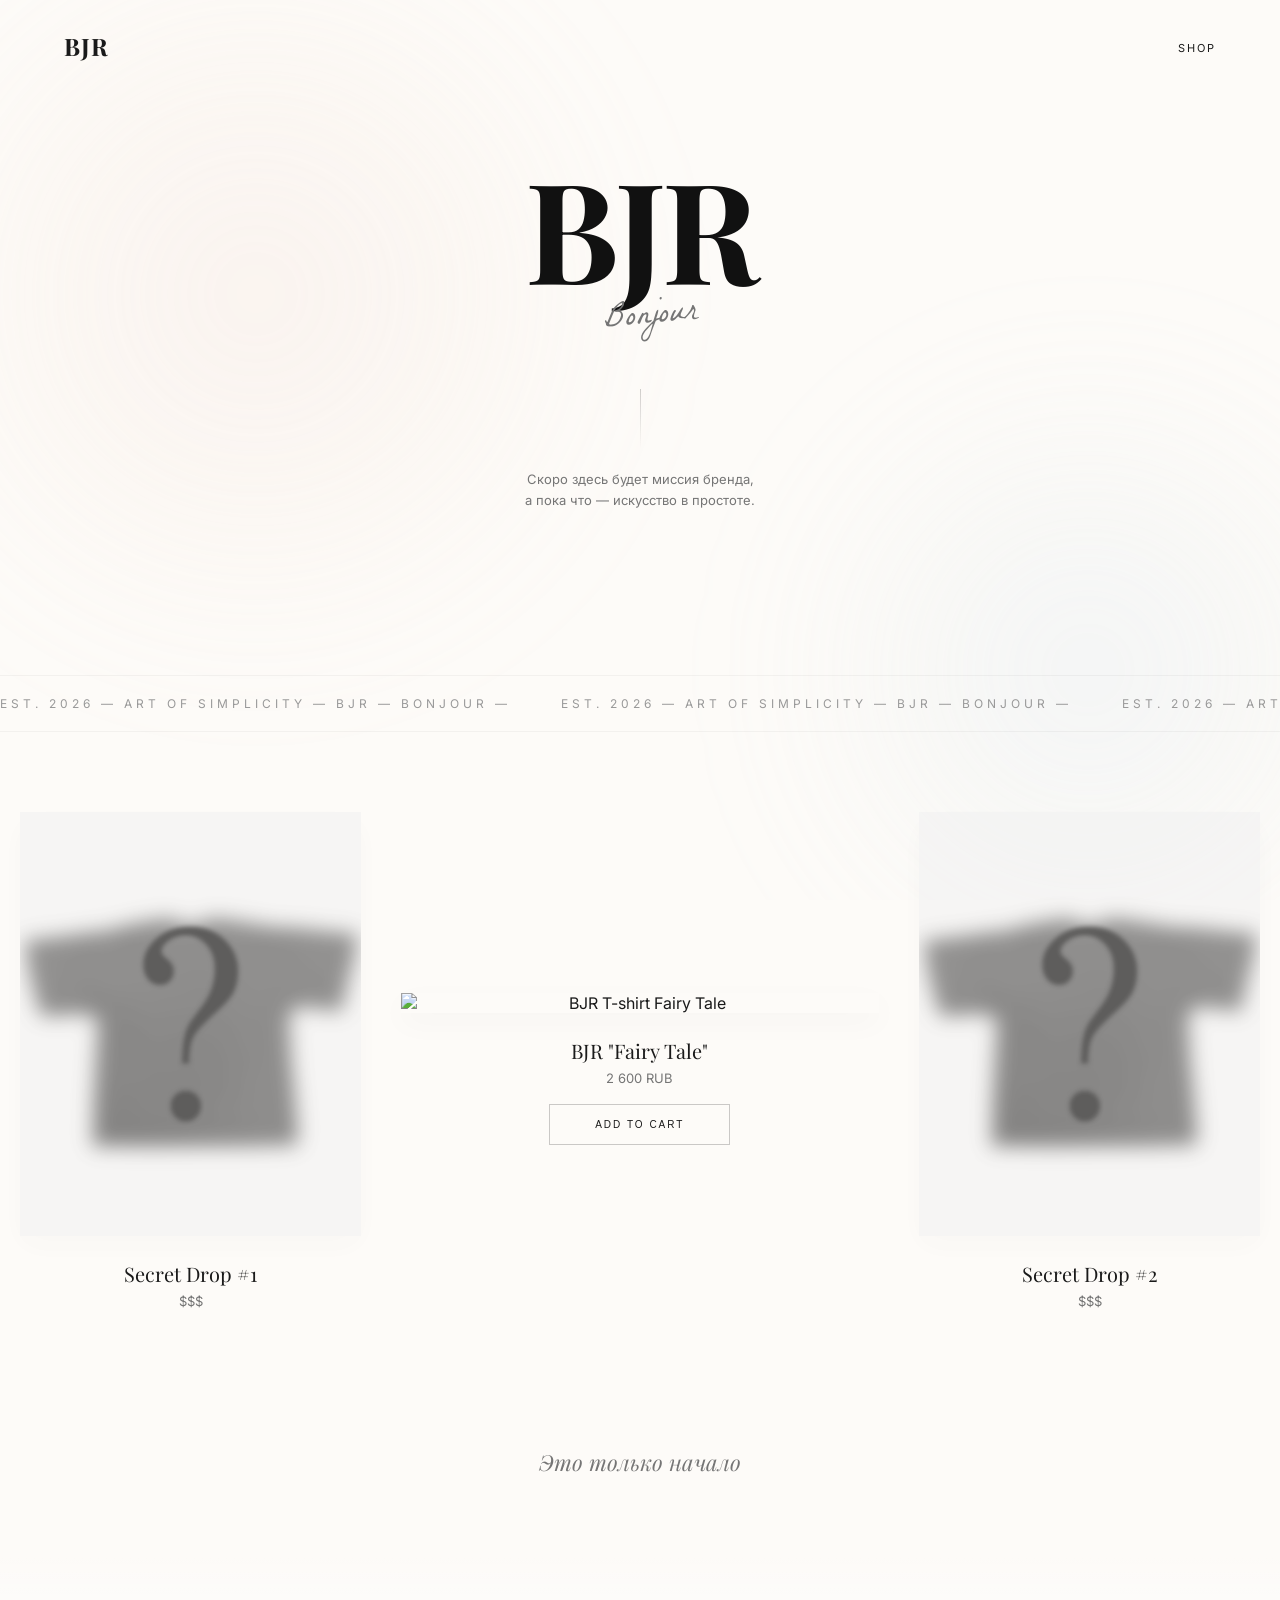
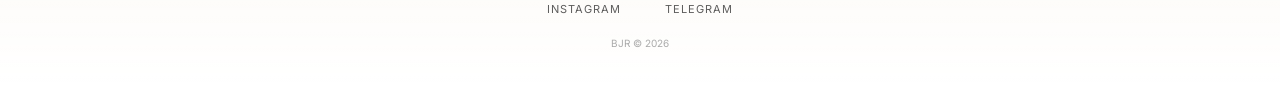
==== index.html @ 2ab67a63 "Add files via upload" ====
<!DOCTYPE html>
<html lang="ru">
<head>
  <meta charset="UTF-8" />
  <meta name="viewport" content="width=device-width, initial-scale=1.0">
  <title>BJR | Bonjour</title>
  
  <!-- Добавили шрифт 'La Belle Aurore' для рукописного акцента -->
  <link rel="preconnect" href="https://fonts.googleapis.com">
  <link rel="preconnect" href="https://fonts.gstatic.com" crossorigin>
  <link href="https://fonts.googleapis.com/css2?family=Inter:wght@300;400;500&family=Playfair+Display:ital,wght@0,400;0,600;1,400&family=La+Belle+Aurore&display=swap" rel="stylesheet">
  
  <link rel="stylesheet" href="style.css" />
</head>
<body>

  <!-- НОВОЕ: Фоновые живые пятна -->
  <div class="ambient-light">
    <div class="orb orb-1"></div>
    <div class="orb orb-2"></div>
  </div>
  
  <header>
    <div class="logo">BJR</div>
    <nav>
      <a href="#" class="nav-link">SHOP</a>
    </nav>
  </header>

  <main>
    <section class="hero">
      <div class="hero-content">
        <h1>BJR</h1>
        <!-- Изменили класс для нового шрифта -->
        <p class="bonjour-script">Bonjour</p>
        
        <div class="desc-wrapper">
          <p class="desc main-desc">
            Скоро здесь будет миссия бренда,<br />
            а пока что — искусство в простоте.
          </p>
        </div>
      </div>
    </section>

    <!-- НОВОЕ: Бегущая строка для динамики -->
    <div class="marquee-container">
      <div class="marquee-content">
        <span>EST. 2026 — ART OF SIMPLICITY — BJR — BONJOUR — </span>
        <span>EST. 2026 — ART OF SIMPLICITY — BJR — BONJOUR — </span>
        <span>EST. 2026 — ART OF SIMPLICITY — BJR — BONJOUR — </span>
        <span>EST. 2026 — ART OF SIMPLICITY — BJR — BONJOUR — </span>
      </div>
    </div>

    <section class="showcase">
      <!-- Mystery Item Left -->
      <div class="product-card mystery">
        <div class="image-container">
          <img src="blurPhoto.png" alt="Coming Soon" />
          <div class="overlay">COMING SOON</div>
        </div>
        <div class="product-info">
          <p class="name">Secret Drop #1</p>
          <p class="price">$$$</p>
        </div>
      </div>

      <!-- Main Item -->
      <div class="product-card main-product">
        <div class="image-container">
          <img src="TshirtOnWhiteBackg.png" alt="BJR T-shirt Fairy Tale" />
        </div>
        <div class="product-info">
          <p class="name">BJR "Fairy Tale"</p>
          <p class="price">2 600 RUB</p>
          <button class="btn-buy">ADD TO CART</button>
        </div>
      </div>

      <!-- Mystery Item Right -->
      <div class="product-card mystery">
        <div class="image-container">
          <img src="blurPhoto.png" alt="Coming Soon" />
          <div class="overlay">COMING SOON</div>
        </div>
        <div class="product-info">
          <p class="name">Secret Drop #2</p>
          <p class="price">$$$</p>
        </div>
      </div>
    </section>

    <section class="footer-note">
      <p class="coming">Это только начало</p>
    </section>
  </main>

  <footer>
    <div class="footer-links">
      <a href="#">Instagram</a>
      <a href="#">Telegram</a>
    </div>
    <p class="copyright">BJR © 2026</p>
  </footer>

</body>
</html>
---- style.css ----
:root {
  --bg-color: #FDFBF8; /* Очень теплый, почти белый оттенок бумаги */
  --text-main: #1A1A1A;
  --text-secondary: #757575;
  --font-serif: 'Playfair Display', serif;
  --font-sans: 'Inter', sans-serif;
  --font-script: 'La Belle Aurore', cursive; /* Новый шрифт */
  --transition: all 0.5s cubic-bezier(0.2, 0.8, 0.2, 1);
}

* {
  margin: 0;
  padding: 0;
  box-sizing: border-box;
}

body {
  background: var(--bg-color);
  color: var(--text-main);
  font-family: var(--font-sans);
  overflow-x: hidden;
  -webkit-font-smoothing: antialiased;
  position: relative;
}

/* --- НОВОЕ: Ambient Light (Фоновые пятна) --- */
.ambient-light {
  position: fixed;
  top: 0;
  left: 0;
  width: 100%;
  height: 100%;
  z-index: -1; /* Убираем на задний план */
  pointer-events: none;
  overflow: hidden;
}

.orb {
  position: absolute;
  border-radius: 50%;
  filter: blur(80px); /* Сильное размытие */
  opacity: 0.6;
  animation: floatOrb 10s infinite alternate ease-in-out;
}

/* Пятно 1: Нежный персиково-бежевый */
.orb-1 {
  width: 60vw;
  height: 60vw;
  background: radial-gradient(circle, rgba(240, 218, 205, 0.4) 0%, rgba(255,255,255,0) 70%);
  top: -10%;
  left: -10%;
}

/* Пятно 2: Холодный серо-голубой (для контраста) */
.orb-2 {
  width: 50vw;
  height: 50vw;
  background: radial-gradient(circle, rgba(209, 226, 235, 0.4) 0%, rgba(255,255,255,0) 70%);
  bottom: -10%;
  right: -10%;
  animation-delay: -5s;
}

@keyframes floatOrb {
  0% { transform: translate(0, 0) scale(1); }
  100% { transform: translate(30px, 50px) scale(1.1); }
}

/* --- Header --- */
header {
  position: fixed;
  top: 0;
  left: 0;
  width: 100%;
  display: flex;
  justify-content: space-between;
  align-items: center;
  padding: 30px 5%;
  z-index: 100;
  /* Убрали mix-blend-mode, сделали просто чистым */
}

.logo {
  font-family: var(--font-serif);
  font-weight: 700;
  font-size: 24px;
  letter-spacing: 1px;
}

.nav-link {
  font-size: 11px;
  text-transform: uppercase;
  letter-spacing: 2px;
  text-decoration: none;
  color: var(--text-main);
  position: relative;
  padding-bottom: 4px;
}

.nav-link::after {
  content: '';
  position: absolute;
  bottom: 0;
  left: 0;
  width: 0;
  height: 1px;
  background: var(--text-main);
  transition: var(--transition);
}

.nav-link:hover::after {
  width: 100%;
}

/* --- Hero Section --- */
.hero {
  height: 75vh;
  display: flex;
  align-items: center;
  justify-content: center;
  text-align: center;
  animation: fadeUp 1.2s ease forwards;
}

.hero h1 {
  font-family: var(--font-serif);
  font-size: clamp(60px, 12vw, 140px);
  line-height: 0.9;
  letter-spacing: -0.03em;
  color: #111;
  margin-bottom: 0px;
}

/* Новый стиль для Bonjour */
.bonjour-script {
  font-family: var(--font-script);
  font-size: 32px;
  color: var(--text-secondary);
  margin-bottom: 40px;
  transform: rotate(-5deg) translateX(10px); /* Легкий наклон */
  display: inline-block;
}

.desc-wrapper {
  position: relative;
}

.desc-wrapper::before {
  content: '';
  display: block;
  width: 1px;
  height: 60px;
  background: linear-gradient(to bottom, var(--text-main), transparent);
  margin: 0 auto 20px;
  opacity: 0.2;
}

.main-desc {
  font-size: 13px;
  color: var(--text-secondary);
  line-height: 1.6;
  max-width: 320px;
  margin: 0 auto;
}

/* --- НОВОЕ: Marquee (Бегущая строка) --- */
.marquee-container {
  width: 100%;
  overflow: hidden;
  padding: 20px 0;
  background: transparent;
  border-top: 1px solid rgba(0,0,0,0.04);
  border-bottom: 1px solid rgba(0,0,0,0.04);
  margin-bottom: 80px;
}

.marquee-content {
  display: flex;
  white-space: nowrap;
  animation: scrollText 20s linear infinite;
}

.marquee-content span {
  font-size: 12px;
  text-transform: uppercase;
  letter-spacing: 4px;
  color: #999;
  padding-right: 50px;
}

@keyframes scrollText {
  from { transform: translateX(0); }
  to { transform: translateX(-25%); }
}

/* --- Showcase Grid --- */
.showcase {
  display: grid;
  grid-template-columns: 1fr 1.4fr 1fr;
  gap: 40px;
  max-width: 1400px;
  margin: 0 auto;
  padding: 0 20px;
  align-items: center;
}

.product-card {
  display: flex;
  flex-direction: column;
  align-items: center;
  text-align: center;
  opacity: 0;
  animation: slowReveal 1s ease forwards;
}

.product-card:nth-child(1) { animation-delay: 0.2s; }
.product-card:nth-child(2) { animation-delay: 0s; }
.product-card:nth-child(3) { animation-delay: 0.4s; }

.image-container {
  width: 100%;
  position: relative;
  overflow: hidden;
  margin-bottom: 24px;
  /* Добавляем легкую тень для объема */
  box-shadow: 0 10px 30px rgba(0,0,0,0.03); 
  transition: var(--transition);
}

.image-container img {
  width: 100%;
  height: auto;
  display: block;
  transition: transform 1s ease;
}

/* Стили для "загадочных" товаров */
.mystery .image-container {
  opacity: 0.7;
  filter: grayscale(100%) contrast(90%);
}

.mystery .overlay {
  position: absolute;
  top: 50%;
  left: 50%;
  transform: translate(-50%, -50%);
  font-size: 10px;
  letter-spacing: 2px;
  color: #fff;
  background: #000;
  padding: 8px 14px;
  opacity: 0;
  transition: var(--transition);
}

.mystery:hover .overlay {
  opacity: 1;
}

/* Стили для главного товара */
.main-product .image-container:hover img {
  transform: scale(1.03);
}

.product-info .name {
  font-family: var(--font-serif);
  font-size: 20px;
  margin-bottom: 6px;
  color: var(--text-main);
}

.product-info .price {
  font-family: var(--font-sans);
  font-size: 13px;
  color: var(--text-secondary);
  margin-bottom: 18px;
}

.btn-buy {
  background: transparent;
  border: 1px solid rgba(0,0,0,0.2);
  color: var(--text-main);
  padding: 14px 45px;
  font-size: 10px;
  letter-spacing: 2px;
  cursor: pointer;
  transition: var(--transition);
  text-transform: uppercase;
}

.btn-buy:hover {
  background: var(--text-main);
  color: #fff;
  border-color: var(--text-main);
}

/* --- Footer & Note --- */
.footer-note {
  margin-top: 120px;
  text-align: center;
}

.coming {
  font-family: var(--font-serif);
  font-style: italic;
  font-size: 22px;
  color: var(--text-secondary);
}

footer {
  margin-top: 80px;
  padding: 40px 20px;
  display: flex;
  flex-direction: column;
  align-items: center;
  gap: 20px;
  background: linear-gradient(to top, rgba(255,255,255,1), rgba(255,255,255,0));
}

.footer-links a {
  text-decoration: none;
  color: var(--text-main);
  font-size: 11px;
  margin: 0 20px;
  text-transform: uppercase;
  letter-spacing: 1px;
  opacity: 0.7;
  transition: opacity 0.3s;
}

.footer-links a:hover {
  opacity: 1;
}

.copyright {
  font-size: 10px;
  color: #aaa;
}

/* --- Animations --- */
@keyframes fadeUp {
  from { opacity: 0; transform: translateY(40px); }
  to { opacity: 1; transform: translateY(0); }
}

@keyframes slowReveal {
  from { opacity: 0; transform: scale(0.98); }
  to { opacity: 1; transform: scale(1); }
}

/* --- Mobile Responsiveness --- */
@media (max-width: 768px) {
  .hero h1 {
    font-size: 80px;
  }
  
  .showcase {
    grid-template-columns: 1fr;
    gap: 60px;
  }

  .main-product {
    order: -1;
  }
  
  /* На мобильных пятна чуть меньше */
  .orb-1 { width: 90vw; height: 90vw; opacity: 0.5; }
  .orb-2 { width: 80vw; height: 80vw; opacity: 0.5; }
}
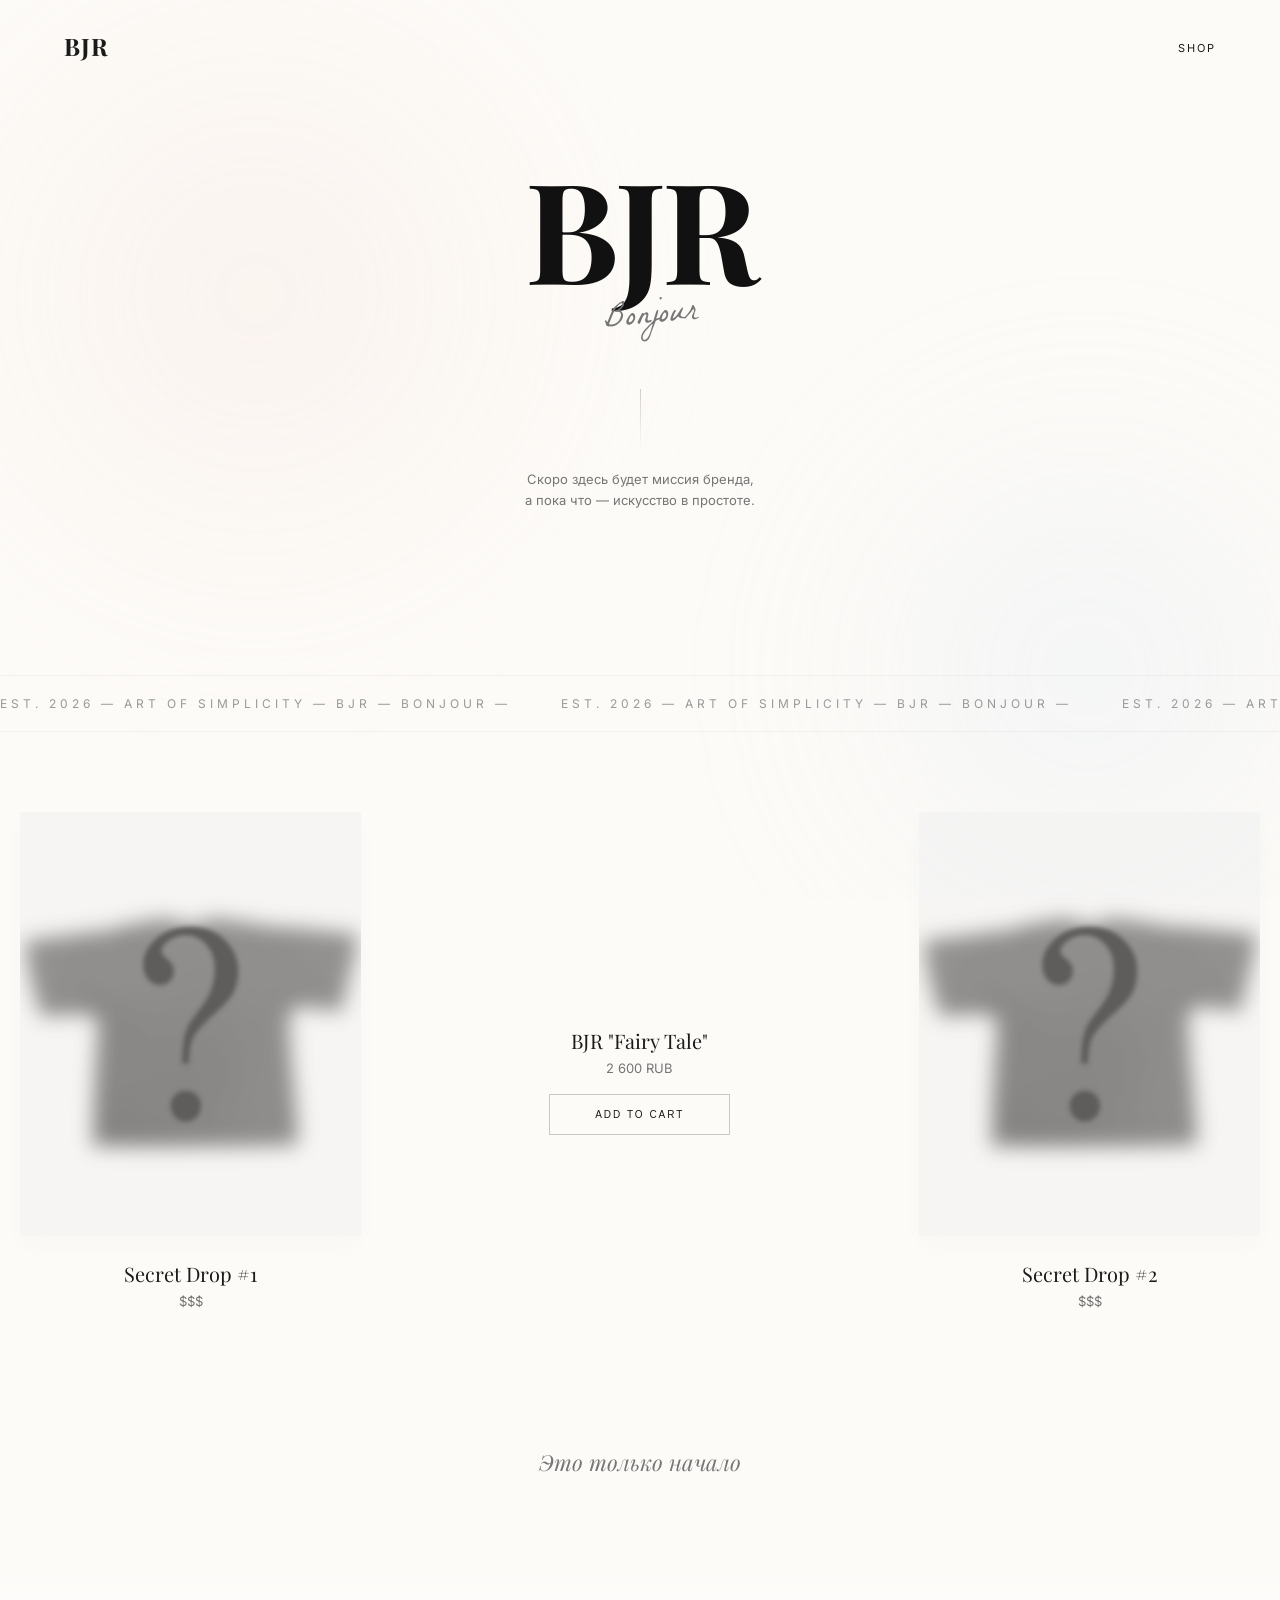
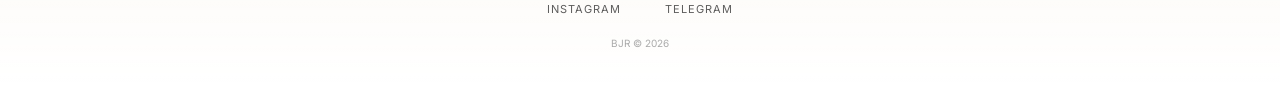
==== commit f04bb6c2: "Remove image tag from product card" ====
--- a/index.html
+++ b/index.html
@@ -69,7 +69,7 @@
       <!-- Main Item -->
       <div class="product-card main-product">
         <div class="image-container">
-          <img src="TshirtOnWhiteBackg.png" alt="BJR T-shirt Fairy Tale" />
+          
         </div>
         <div class="product-info">
           <p class="name">BJR "Fairy Tale"</p>
@@ -105,4 +105,4 @@
   </footer>
 
 </body>
-</html>+</html>
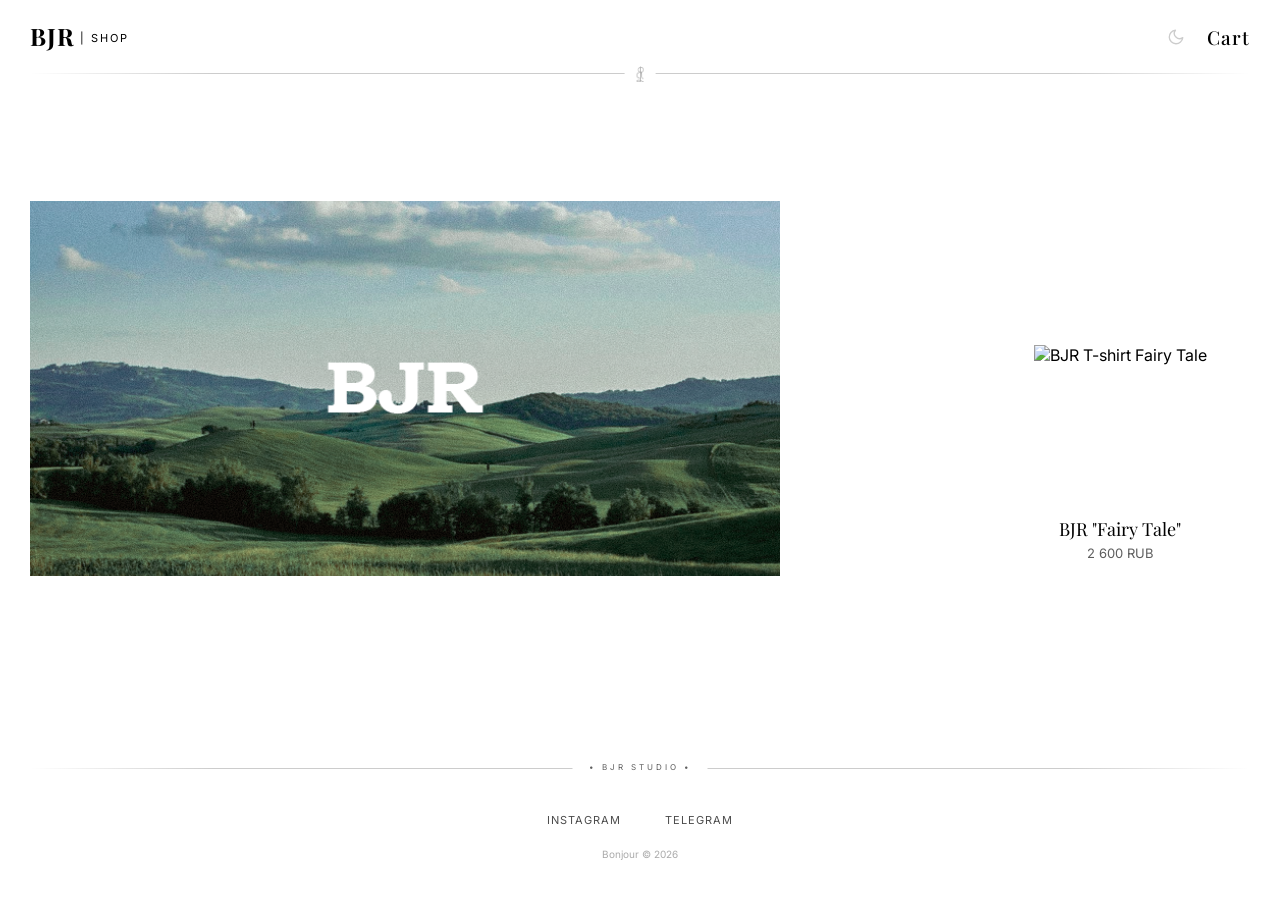
==== commit b50ee985: "New site" ====
--- a/index.html
+++ b/index.html
@@ -5,104 +5,117 @@
   <meta name="viewport" content="width=device-width, initial-scale=1.0">
   <title>BJR | Bonjour</title>
   
-  <!-- Добавили шрифт 'La Belle Aurore' для рукописного акцента -->
   <link rel="preconnect" href="https://fonts.googleapis.com">
   <link rel="preconnect" href="https://fonts.gstatic.com" crossorigin>
   <link href="https://fonts.googleapis.com/css2?family=Inter:wght@300;400;500&family=Playfair+Display:ital,wght@0,400;0,600;1,400&family=La+Belle+Aurore&display=swap" rel="stylesheet">
   
   <link rel="stylesheet" href="style.css" />
+  <script>
+  if (localStorage.getItem('bjr_theme') === 'dark') {
+    document.documentElement.classList.add('dark-theme');
+  }
+  </script>
 </head>
 <body>
-
-  <!-- НОВОЕ: Фоновые живые пятна -->
-  <div class="ambient-light">
-    <div class="orb orb-1"></div>
-    <div class="orb orb-2"></div>
+  
+  <header>
+  <div class="block-logo">
+    <div class="logo">BJR</div>
+    <nav>
+      <a href="index.html" class="nav-link">| SHOP</a>
+    </nav>
   </div>
   
-  <header>
-    <div class="logo">BJR</div>
-    <nav>
-      <a href="#" class="nav-link">SHOP</a>
-    </nav>
+  <div class="header-line-box">
+    <img src="logo-bonjour.png" alt="BJR" class="header-line-tag">
+  </div>
+
+  <div class="header-right-actions">
+    <!-- Кнопка смены темы (цвет строго под полосу) -->
+    <button type="button" class="theme-toggle" id="themeToggle" aria-label="Сменить тему">
+      <svg class="theme-icon icon-moon" viewBox="0 0 24 24" width="18" height="18">
+        <path d="M21 12.79A9 9 0 1 1 11.21 3 7 7 0 0 0 21 12.79z"></path>
+      </svg>
+      <svg class="theme-icon icon-sun" viewBox="0 0 24 24" width="18" height="18">
+        <circle cx="12" cy="12" r="5"></circle>
+        <line x1="12" y1="1" x2="12" y2="3"></line>
+        <line x1="12" y1="21" x2="12" y2="23"></line>
+        <line x1="4.22" y1="4.22" x2="5.64" y2="5.64"></line>
+        <line x1="18.36" y1="18.36" x2="19.78" y2="19.78"></line>
+        <line x1="1" y1="12" x2="3" y2="12"></line>
+        <line x1="21" y1="12" x2="23" y2="12"></line>
+        <line x1="4.22" y1="19.78" x2="5.64" y2="18.36"></line>
+        <line x1="18.36" y1="5.64" x2="19.78" y2="4.22"></line>
+      </svg>
+    </button>
+
+    <div class="cart-block" id="cartOpenBtn">Cart</div>
+  </div>
   </header>
 
   <main>
-    <section class="hero">
-      <div class="hero-content">
-        <h1>BJR</h1>
-        <!-- Изменили класс для нового шрифта -->
-        <p class="bonjour-script">Bonjour</p>
+    <div class="main-photo">
+      <!-- <img src="Mainphoto_site.png" alt="BJR" srcset=""> -->
+    </div>
+    
+    <section class="showcase">
+      <div class="product-card">
+        <div class="image-container">
+          <a href="prodpage.html" class="product-link">
+            <img src="Tshirt-test.png" alt="BJR T-shirt Fairy Tale" />
+          </a>
+          
+          <!-- Выбираемые размеры при наведении (без XL) -->
+          <div class="size-hover-overlay">
+            <span class="size-hover-title">ВЫБРАТЬ РАЗМЕР:</span>
+            <div class="size-hover-btns">
+              <a href="prodpage.html?size=S" class="size-hover-btn">S</a>
+              <a href="prodpage.html?size=M" class="size-hover-btn">M</a>
+              <a href="prodpage.html?size=L" class="size-hover-btn">L</a>
+            </div>
+          </div>
+        </div>
         
-        <div class="desc-wrapper">
-          <p class="desc main-desc">
-            Скоро здесь будет миссия бренда,<br />
-            а пока что — искусство в простоте.
-          </p>
+        <div class="product-info">
+          <a href="prodpage.html" class="product-link">
+            <p class="name">BJR "Fairy Tale"</p>
+          </a>
+          <p class="price">2 600 RUB</p>
         </div>
       </div>
-    </section>
-
-    <!-- НОВОЕ: Бегущая строка для динамики -->
-    <div class="marquee-container">
-      <div class="marquee-content">
-        <span>EST. 2026 — ART OF SIMPLICITY — BJR — BONJOUR — </span>
-        <span>EST. 2026 — ART OF SIMPLICITY — BJR — BONJOUR — </span>
-        <span>EST. 2026 — ART OF SIMPLICITY — BJR — BONJOUR — </span>
-        <span>EST. 2026 — ART OF SIMPLICITY — BJR — BONJOUR — </span>
-      </div>
-    </div>
-
-    <section class="showcase">
-      <!-- Mystery Item Left -->
-      <div class="product-card mystery">
-        <div class="image-container">
-          <img src="blurPhoto.png" alt="Coming Soon" />
-          <div class="overlay">COMING SOON</div>
-        </div>
-        <div class="product-info">
-          <p class="name">Secret Drop #1</p>
-          <p class="price">$$$</p>
-        </div>
-      </div>
-
-      <!-- Main Item -->
-      <div class="product-card main-product">
-        <div class="image-container">
-          
-        </div>
-        <div class="product-info">
-          <p class="name">BJR "Fairy Tale"</p>
-          <p class="price">2 600 RUB</p>
-          <button class="btn-buy">ADD TO CART</button>
-        </div>
-      </div>
-
-      <!-- Mystery Item Right -->
-      <div class="product-card mystery">
-        <div class="image-container">
-          <img src="blurPhoto.png" alt="Coming Soon" />
-          <div class="overlay">COMING SOON</div>
-        </div>
-        <div class="product-info">
-          <p class="name">Secret Drop #2</p>
-          <p class="price">$$$</p>
-        </div>
-      </div>
-    </section>
-
-    <section class="footer-note">
-      <p class="coming">Это только начало</p>
     </section>
   </main>
 
   <footer>
+    <span class="footer-line-tag">• BJR STUDIO •</span>
     <div class="footer-links">
-      <a href="#">Instagram</a>
-      <a href="#">Telegram</a>
+      <a href="https://www.instagram.com/bjr.made?igsh=MXV2bzJndng3eTZvcg%3D%3D&utm_source=qr">Instagram</a>
+      <a href="https://t.me/BJRmade">Telegram</a>
     </div>
-    <p class="copyright">BJR © 2026</p>
+    <p class="copyright">Bonjour © 2026</p>
   </footer>
 
+  <!-- МОДАЛЬНОЕ ОКНО КОРЗИНЫ -->
+  <div class="cart-modal" id="cartModal" aria-hidden="true">
+    <div class="cart-overlay" id="cartOverlay"></div>
+    <div class="cart-drawer">
+      <div class="cart-header">
+        <h2>КОРЗИНА <span id="modalCartCount"></span></h2>
+        <button type="button" class="cart-close" id="cartClose" aria-label="Закрыть">&times;</button>
+      </div>
+      <div class="cart-body" id="cartBody"></div>
+      <div class="cart-footer">
+        <div class="cart-total-row">
+          <span>ИТОГО:</span>
+          <span id="modalCartTotal">0 RUB</span>
+        </div>
+        <p class="cart-note">Доставка и налоги рассчитываются при оформлении.</p>
+        <button type="button" class="btn-buy" style="width: 100%;">ОФОРМИТЬ ЗАКАЗ</button>
+      </div>
+    </div>
+  </div>
+
+  <script src="cart.js"></script>
+  <div id="toastContainer" class="toast-container"></div>
 </body>
-</html>
+</html>
--- a/style.css
+++ b/style.css
@@ -1,90 +1,128 @@
+/* ==========================================
+   1. ПЕРЕМЕННЫЕ И ТЕМЫ
+   ========================================== */
 :root {
-  --bg-color: #FDFBF8; /* Очень теплый, почти белый оттенок бумаги */
-  --text-main: #1A1A1A;
-  --text-secondary: #757575;
+  --bg-main: #ffffff;
+  --text-main: #000000;
+  --text-secondary: #5e5e5e;
+  --card-bg: #fafafa;
+  --drawer-bg: #ffffff;
+  --border-color: rgba(0, 0, 0, 0.08);
+  --btn-border: rgba(0, 0, 0, 0.25);
+  --line-color: rgba(0, 0, 0, 0.2);
+
   --font-serif: 'Playfair Display', serif;
   --font-sans: 'Inter', sans-serif;
-  --font-script: 'La Belle Aurore', cursive; /* Новый шрифт */
-  --transition: all 0.5s cubic-bezier(0.2, 0.8, 0.2, 1);
-}
-
+  --font-script: 'La Belle Aurore', cursive;
+
+  --theme-transition: background-color 0.4s cubic-bezier(0.2, 0.8, 0.2, 1),
+                      color 0.4s cubic-bezier(0.2, 0.8, 0.2, 1),
+                      border-color 0.4s cubic-bezier(0.2, 0.8, 0.2, 1);
+}
+
+.dark-theme {
+  --bg-main: #0c0c0c;
+  --text-main: #ffffff;
+  --text-secondary: #a0a0a0;
+  --card-bg: #141414;
+  --drawer-bg: #121212;
+  --border-color: rgba(255, 255, 255, 0.12);
+  --btn-border: rgba(255, 255, 255, 0.35);
+  --line-color: rgba(255, 255, 255, 0.25);
+}
+
+.dark-theme img.header-line-tag {
+  filter: invert(100%) brightness(85%);
+}
+
+/* ==========================================
+   2. СБРОС И ОСНОВНОЙ КОНТЕЙНЕР
+   ========================================== */
 * {
   margin: 0;
   padding: 0;
   box-sizing: border-box;
 }
 
+html, body {
+  height: 100%;
+  overflow-x: hidden;
+}
+
 body {
-  background: var(--bg-color);
+  display: flex;
+  justify-content: space-between;
+  flex-direction: column;
+  min-height: 100vh;
+  background-color: var(--bg-main);
   color: var(--text-main);
   font-family: var(--font-sans);
-  overflow-x: hidden;
   -webkit-font-smoothing: antialiased;
   position: relative;
-}
-
-/* --- НОВОЕ: Ambient Light (Фоновые пятна) --- */
-.ambient-light {
-  position: fixed;
-  top: 0;
+  
+  max-width: 1360px;
+  margin: 0 auto;
+  padding: 10px 40px 0 40px;
+  
+  transition: var(--theme-transition);
+}
+
+img, 
+.main-photo, 
+.image-container, 
+.img-block, 
+.img-block img {
+  border: none !important;
+  outline: none !important;
+  border-radius: 0 !important;
+  box-shadow: none !important;
+}
+
+img {
+  display: block;
+  margin: 0 !important;
+  padding: 0 !important;
+}
+
+/* ==========================================
+   3. ШАПКА (HEADER)
+   ========================================== */
+header {
+  position: relative;
+  padding-top: 10px;
+  padding-bottom: 22px;
+  margin-bottom: 35px;
+  display: flex;
+  justify-content: space-between;
+  align-items: flex-end;
+}
+
+header::after {
+  content: '';
+  position: absolute;
+  bottom: 0;
   left: 0;
   width: 100%;
-  height: 100%;
-  z-index: -1; /* Убираем на задний план */
-  pointer-events: none;
-  overflow: hidden;
-}
-
-.orb {
-  position: absolute;
-  border-radius: 50%;
-  filter: blur(80px); /* Сильное размытие */
-  opacity: 0.6;
-  animation: floatOrb 10s infinite alternate ease-in-out;
-}
-
-/* Пятно 1: Нежный персиково-бежевый */
-.orb-1 {
-  width: 60vw;
-  height: 60vw;
-  background: radial-gradient(circle, rgba(240, 218, 205, 0.4) 0%, rgba(255,255,255,0) 70%);
-  top: -10%;
-  left: -10%;
-}
-
-/* Пятно 2: Холодный серо-голубой (для контраста) */
-.orb-2 {
-  width: 50vw;
-  height: 50vw;
-  background: radial-gradient(circle, rgba(209, 226, 235, 0.4) 0%, rgba(255,255,255,0) 70%);
-  bottom: -10%;
-  right: -10%;
-  animation-delay: -5s;
-}
-
-@keyframes floatOrb {
-  0% { transform: translate(0, 0) scale(1); }
-  100% { transform: translate(30px, 50px) scale(1.1); }
-}
-
-/* --- Header --- */
-header {
-  position: fixed;
-  top: 0;
-  left: 0;
-  width: 100%;
-  display: flex;
-  justify-content: space-between;
-  align-items: center;
-  padding: 30px 5%;
-  z-index: 100;
-  /* Убрали mix-blend-mode, сделали просто чистым */
+  height: 1px;
+  background: linear-gradient(90deg, 
+    transparent 0%, 
+    var(--line-color) 15%, 
+    var(--line-color) 85%, 
+    transparent 100%
+  );
+  transition: background 0.4s cubic-bezier(0.2, 0.8, 0.2, 1);
+}
+
+.block-logo {
+  display: flex;
+  align-items: center;
 }
 
 .logo {
   font-family: var(--font-serif);
   font-weight: 700;
   font-size: 24px;
+  padding-right: 5px;
   letter-spacing: 1px;
 }
 
@@ -98,176 +136,162 @@
   padding-bottom: 4px;
 }
 
-.nav-link::after {
-  content: '';
+.header-line-box {
   position: absolute;
   bottom: 0;
-  left: 0;
-  width: 0;
-  height: 1px;
-  background: var(--text-main);
-  transition: var(--transition);
-}
-
-.nav-link:hover::after {
-  width: 100%;
-}
-
-/* --- Hero Section --- */
-.hero {
-  height: 75vh;
-  display: flex;
+  left: 50%;
+  transform: translate(-50%, 50%);
+  background: var(--bg-main);
+  padding: 0 12px;
+  display: inline-flex;
   align-items: center;
   justify-content: center;
+  pointer-events: none;
+  z-index: 2;
+  transition: var(--theme-transition);
+}
+
+img.header-line-tag {
+  height: 16px !important;
+  width: auto !important;
+  display: block;
+  filter: invert(65%);
+  transition: filter 0.4s cubic-bezier(0.2, 0.8, 0.2, 1);
+}
+
+.header-right-actions {
+  display: flex;
+  align-items: center;
+  gap: 16px;
+}
+
+.theme-toggle {
+  background: none;
+  border: none;
+  color: var(--line-color);
+  cursor: pointer;
+  padding: 6px;
+  display: inline-flex;
+  align-items: center;
+  justify-content: center;
+  border-radius: 50%;
+  transition: color 0.3s ease, transform 0.5s ease;
+}
+
+.theme-toggle:hover {
+  color: var(--text-main);
+}
+
+.theme-toggle.theme-animating {
+  transform: rotate(360deg) scale(1.15);
+}
+
+.theme-icon {
+  width: 18px;
+  height: 18px;
+  fill: none;
+  stroke: currentColor;
+  stroke-width: 1.8;
+  stroke-linecap: round;
+  stroke-linejoin: round;
+  flex-shrink: 0;
+}
+
+.icon-sun { display: none !important; }
+.icon-moon { display: block !important; }
+
+.dark-theme .icon-sun { display: block !important; }
+.dark-theme .icon-moon { display: none !important; }
+
+.cart-block {
+  font-family: var(--font-serif);
+  color: var(--text-main);
+  font-weight: 500;
+  font-size: 19px;
+  letter-spacing: 1px;
+  cursor: pointer;
+}
+
+/* ==========================================
+   4. ГЛАВНАЯ СТРАНИЦА (INDEX.HTML)
+   ========================================== */
+main {
+  display: flex;
+  justify-content: space-between;
+  flex-wrap: wrap;
+  gap: 30px;
+}
+
+.main-photo {
+  background-image: url('Mainphoto_site.png');
+  background-position: center;
+  background-size: cover;
+  width: 750px;
+  max-width: 100%;
+  height: 375px;
+  margin: 0 !important;
+  padding: 0 !important;
+}
+
+.showcase {
+  margin: 0px 55px 0px 0px;
+  padding: 0;
+  display: flex;
+  justify-content: center;
+  align-items: center;
+}
+
+.product-card {
+  width: 260px;
+  display: flex;
+  flex-direction: column;
+  align-items: center;
   text-align: center;
-  animation: fadeUp 1.2s ease forwards;
-}
-
-.hero h1 {
-  font-family: var(--font-serif);
-  font-size: clamp(60px, 12vw, 140px);
-  line-height: 0.9;
-  letter-spacing: -0.03em;
-  color: #111;
-  margin-bottom: 0px;
-}
-
-/* Новый стиль для Bonjour */
-.bonjour-script {
-  font-family: var(--font-script);
-  font-size: 32px;
-  color: var(--text-secondary);
-  margin-bottom: 40px;
-  transform: rotate(-5deg) translateX(10px); /* Легкий наклон */
-  display: inline-block;
-}
-
-.desc-wrapper {
+}
+
+.image-container {
   position: relative;
-}
-
-.desc-wrapper::before {
-  content: '';
+  width: 260px;
+  max-width: 100%;
+  height: 300px;
+  overflow: hidden;
+  margin: 0 !important;
+  padding: 0 !important;
+  display: flex;
+  align-items: center;
+  justify-content: center;
+}
+
+.image-container img {
+  max-width: 100%;
+  max-height: 100%;
+  object-fit: contain;
+  margin: 0 !important;
+  padding: 0 !important;
+  transition: transform 0.6s cubic-bezier(0.2, 0.8, 0.2, 1);
+}
+
+.product-card:hover .image-container img {
+  transform: scale(1.03);
+}
+
+.product-link,
+.product-link:visited,
+.product-link:hover,
+.product-link:active {
+  text-decoration: none;
+  color: var(--text-main);
   display: block;
-  width: 1px;
-  height: 60px;
-  background: linear-gradient(to bottom, var(--text-main), transparent);
-  margin: 0 auto 20px;
-  opacity: 0.2;
-}
-
-.main-desc {
-  font-size: 13px;
-  color: var(--text-secondary);
-  line-height: 1.6;
-  max-width: 320px;
-  margin: 0 auto;
-}
-
-/* --- НОВОЕ: Marquee (Бегущая строка) --- */
-.marquee-container {
-  width: 100%;
-  overflow: hidden;
-  padding: 20px 0;
-  background: transparent;
-  border-top: 1px solid rgba(0,0,0,0.04);
-  border-bottom: 1px solid rgba(0,0,0,0.04);
-  margin-bottom: 80px;
-}
-
-.marquee-content {
-  display: flex;
-  white-space: nowrap;
-  animation: scrollText 20s linear infinite;
-}
-
-.marquee-content span {
-  font-size: 12px;
-  text-transform: uppercase;
-  letter-spacing: 4px;
-  color: #999;
-  padding-right: 50px;
-}
-
-@keyframes scrollText {
-  from { transform: translateX(0); }
-  to { transform: translateX(-25%); }
-}
-
-/* --- Showcase Grid --- */
-.showcase {
-  display: grid;
-  grid-template-columns: 1fr 1.4fr 1fr;
-  gap: 40px;
-  max-width: 1400px;
-  margin: 0 auto;
-  padding: 0 20px;
-  align-items: center;
-}
-
-.product-card {
-  display: flex;
-  flex-direction: column;
-  align-items: center;
-  text-align: center;
-  opacity: 0;
-  animation: slowReveal 1s ease forwards;
-}
-
-.product-card:nth-child(1) { animation-delay: 0.2s; }
-.product-card:nth-child(2) { animation-delay: 0s; }
-.product-card:nth-child(3) { animation-delay: 0.4s; }
-
-.image-container {
-  width: 100%;
-  position: relative;
-  overflow: hidden;
-  margin-bottom: 24px;
-  /* Добавляем легкую тень для объема */
-  box-shadow: 0 10px 30px rgba(0,0,0,0.03); 
-  transition: var(--transition);
-}
-
-.image-container img {
-  width: 100%;
-  height: auto;
-  display: block;
-  transition: transform 1s ease;
-}
-
-/* Стили для "загадочных" товаров */
-.mystery .image-container {
-  opacity: 0.7;
-  filter: grayscale(100%) contrast(90%);
-}
-
-.mystery .overlay {
-  position: absolute;
-  top: 50%;
-  left: 50%;
-  transform: translate(-50%, -50%);
-  font-size: 10px;
-  letter-spacing: 2px;
-  color: #fff;
-  background: #000;
-  padding: 8px 14px;
-  opacity: 0;
-  transition: var(--transition);
-}
-
-.mystery:hover .overlay {
-  opacity: 1;
-}
-
-/* Стили для главного товара */
-.main-product .image-container:hover img {
-  transform: scale(1.03);
+}
+
+.product-info {
+  margin-top: 12px;
 }
 
 .product-info .name {
   font-family: var(--font-serif);
-  font-size: 20px;
-  margin-bottom: 6px;
+  font-size: 18px;
+  margin-bottom: 4px;
   color: var(--text-main);
 }
 
@@ -275,48 +299,523 @@
   font-family: var(--font-sans);
   font-size: 13px;
   color: var(--text-secondary);
-  margin-bottom: 18px;
-}
-
+  margin-bottom: 12px;
+}
+
+.size-hover-overlay {
+  display: none !important;
+}
+
+/* ==========================================
+   5. СТРАНИЦА ТОВАРА (PRODPAGE.HTML)
+   ========================================== */
+.block-flex {
+  display: flex;
+  justify-content: space-between;
+  align-items: flex-start;
+  gap: 30px;
+  margin: 20px 0 60px 0;
+}
+
+.img-block {
+  width: 750px;
+  max-width: 100%;
+  height: 375px;
+  display: grid;
+  grid-template-columns: repeat(3, 1fr);
+  gap: 0 !important;
+  margin: 0 !important;
+  padding: 0 !important;
+  align-items: stretch;
+}
+
+.img-block img {
+  width: 100% !important;
+  height: 100% !important;
+  max-width: none !important;
+  object-fit: cover !important;
+  display: block;
+  margin: 0 !important;
+  padding: 0 !important;
+}
+
+.info-card {
+  max-width: 360px;
+  width: 100%;
+  height: 375px;
+  display: flex;
+  flex-direction: column;
+  justify-content: space-between;
+}
+
+.product-collection {
+  font-size: 9px;
+  letter-spacing: 2px;
+  text-transform: uppercase;
+  color: var(--text-secondary);
+  display: block;
+  margin-bottom: 2px;
+}
+
+.product-title {
+  font-family: var(--font-serif);
+  font-size: 24px;
+  font-weight: 600;
+  margin-bottom: 2px;
+  line-height: 1.1;
+  color: var(--text-main);
+}
+
+.product-price {
+  font-family: var(--font-sans);
+  font-size: 14px;
+  font-weight: 500;
+  color: var(--text-main);
+  margin-bottom: 12px;
+}
+
+.size-picker-header {
+  display: flex;
+  justify-content: space-between;
+  align-items: center;
+  font-size: 10px;
+  text-transform: uppercase;
+  letter-spacing: 1.5px;
+  color: var(--text-secondary);
+  margin-bottom: 6px;
+}
+
+.size-guide-btn {
+  background: none;
+  border: none;
+  font-size: 10px;
+  color: var(--text-secondary);
+  text-decoration: underline;
+  cursor: pointer;
+  opacity: 0.7;
+  transition: opacity 0.3s;
+}
+
+.size-guide-btn:hover {
+  opacity: 1;
+}
+
+.block-size-pick {
+  display: flex;
+  gap: 8px;
+  margin-bottom: 12px;
+}
+
+.size-btn {
+  font-family: var(--font-sans);
+  font-size: 10px;
+  font-weight: 500;
+  letter-spacing: 1px;
+  width: 34px;
+  height: 34px;
+  padding: 0;
+  border: 1px solid var(--btn-border);
+  background: transparent;
+  color: var(--text-main);
+  cursor: pointer;
+  display: inline-flex;
+  align-items: center;
+  justify-content: center;
+  text-transform: uppercase;
+  text-decoration: none;
+  transition: all 0.25s ease;
+}
+
+.size-btn:hover,
+.size-btn.active {
+  background: var(--text-main) !important;
+  color: var(--bg-main) !important;
+  border-color: var(--text-main) !important;
+}
+
+.product-description {
+  display: flex;
+  flex-direction: column;
+  gap: 10px;
+  border-top: 1px solid var(--border-color);
+  padding-top: 12px;
+}
+
+.desc-item h4 {
+  font-family: var(--font-sans);
+  font-size: 10px;
+  text-transform: uppercase;
+  letter-spacing: 1.5px;
+  margin-bottom: 3px;
+  color: var(--text-main);
+}
+
+.desc-item p, 
+.desc-item ul {
+  font-size: 11px;
+  line-height: 1.4;
+  color: var(--text-secondary);
+}
+
+.desc-item ul {
+  list-style: none;
+  padding: 0;
+}
+
+.desc-item ul li {
+  margin-bottom: 2px;
+}
+
+/* ==========================================
+   6. КНОПКИ (BUTTONS)
+   ========================================== */
 .btn-buy {
-  background: transparent;
-  border: 1px solid rgba(0,0,0,0.2);
-  color: var(--text-main);
-  padding: 14px 45px;
+  background: var(--text-main) !important;
+  color: var(--bg-main) !important;
+  border: 1px solid var(--text-main) !important;
+  padding: 14px 28px;
+  font-size: 10px;
+  font-weight: 600;
+  letter-spacing: 2px;
+  cursor: pointer;
+  transition: all 0.3s cubic-bezier(0.2, 0.8, 0.2, 1);
+  text-transform: uppercase;
+  font-family: var(--font-sans);
+  display: inline-block;
+  text-align: center;
+}
+
+.btn-buy:hover {
+  background: transparent !important;
+  color: var(--text-main) !important;
+  border-color: var(--text-main) !important;
+}
+
+.add-to-cart-main {
+  width: 100%;
+  padding: 12px;
   font-size: 10px;
   letter-spacing: 2px;
+  margin-bottom: 14px;
+}
+
+/* ==========================================
+   7. МОДАЛЬНОЕ ОКНО КОРЗИНЫ
+   ========================================== */
+.cart-modal {
+  position: fixed;
+  top: 0;
+  left: 0;
+  width: 100vw;
+  height: 100vh;
+  z-index: 1000;
+  visibility: hidden;
+  opacity: 0;
+  transition: opacity 0.4s cubic-bezier(0.16, 1, 0.3, 1), visibility 0.4s;
+}
+
+.cart-modal.is-open {
+  visibility: visible;
+  opacity: 1;
+}
+
+.cart-overlay {
+  position: absolute;
+  top: 0;
+  left: 0;
+  width: 100%;
+  height: 100%;
+  background: rgba(0, 0, 0, 0.35);
+  backdrop-filter: blur(5px);
+  -webkit-backdrop-filter: blur(5px);
+}
+
+.cart-drawer {
+  position: absolute;
+  top: 0;
+  right: 0;
+  width: 100%;
+  max-width: 420px;
+  height: 100%;
+  background: var(--drawer-bg);
+  color: var(--text-main);
+  display: flex;
+  flex-direction: column;
+  justify-content: space-between;
+  transform: translateX(100%);
+  transition: transform 0.4s cubic-bezier(0.2, 0.8, 0.2, 1),
+              background-color 0.4s cubic-bezier(0.2, 0.8, 0.2, 1),
+              color 0.4s cubic-bezier(0.2, 0.8, 0.2, 1);
+  box-shadow: -10px 0 30px rgba(0, 0, 0, 0.15);
+  padding: 35px 30px;
+  z-index: 1001;
+}
+
+.cart-modal.is-open .cart-drawer {
+  transform: translateX(0);
+}
+
+.cart-header {
+  display: flex;
+  justify-content: space-between;
+  align-items: center;
+  padding-bottom: 20px;
+  border-bottom: 1px solid var(--border-color);
+}
+
+.cart-header h2 {
+  font-family: var(--font-serif);
+  font-size: 16px;
+  letter-spacing: 1.5px;
+  font-weight: 600;
+  text-transform: uppercase;
+  color: var(--text-main);
+}
+
+.cart-close {
+  background: none;
+  border: none;
+  font-size: 28px;
   cursor: pointer;
-  transition: var(--transition);
+  color: var(--text-main);
+  opacity: 0.6;
+  transition: opacity 0.3s;
+}
+
+.cart-close:hover {
+  opacity: 1;
+}
+
+.cart-body {
+  flex: 1;
+  overflow-y: auto;
+  padding: 25px 0;
+  display: flex;
+  flex-direction: column;
+  gap: 20px;
+}
+
+.cart-empty-text {
+  text-align: center;
+  color: var(--text-secondary);
+  padding: 50px 0;
+  font-size: 12px;
+}
+
+.cart-item {
+  display: flex;
+  gap: 16px;
+  align-items: center;
+  border-bottom: 1px solid var(--border-color);
+  padding-bottom: 20px;
+}
+
+.cart-item-img {
+  width: 70px;
+  height: 85px;
+  background-color: var(--card-bg);
+  flex-shrink: 0;
+  display: flex;
+  align-items: center;
+  justify-content: center;
+  margin: 0 !important;
+  padding: 0 !important;
+}
+
+.cart-item-img img {
+  max-width: 100%;
+  max-height: 100%;
+  object-fit: contain;
+  margin: 0 !important;
+  padding: 0 !important;
+}
+
+.cart-item-details {
+  flex: 1;
+  display: flex;
+  flex-direction: column;
+  gap: 4px;
+}
+
+.cart-item-title {
+  font-family: var(--font-serif);
+  font-size: 14px;
+  font-weight: 600;
+  color: var(--text-main);
+}
+
+.cart-item-size {
+  font-size: 10px;
+  color: var(--text-secondary);
+  letter-spacing: 1px;
+}
+
+.cart-item-price {
+  font-size: 13px;
+  margin-top: 2px;
+  font-weight: 500;
+  color: var(--text-main);
+}
+
+.cart-item-controls {
+  display: flex;
+  align-items: center;
+  justify-content: space-between;
+  margin-top: 8px;
+}
+
+.qty-selector {
+  display: flex;
+  align-items: center;
+  gap: 10px;
+}
+
+.qty-btn {
+  background: transparent;
+  border: 1px solid var(--btn-border);
+  color: var(--text-main);
+  width: 24px;
+  height: 24px;
+  cursor: pointer;
+  display: inline-flex;
+  align-items: center;
+  justify-content: center;
+  font-size: 12px;
+  transition: all 0.2s ease;
+}
+
+.qty-btn:hover {
+  background: var(--text-main);
+  color: var(--bg-main);
+  border-color: var(--text-main);
+}
+
+.cart-item-remove {
+  background: none;
+  border: none;
+  font-size: 10px;
   text-transform: uppercase;
-}
-
-.btn-buy:hover {
-  background: var(--text-main);
-  color: #fff;
-  border-color: var(--text-main);
-}
-
-/* --- Footer & Note --- */
-.footer-note {
-  margin-top: 120px;
-  text-align: center;
-}
-
-.coming {
+  letter-spacing: 1px;
+  color: var(--text-secondary);
+  cursor: pointer;
+  text-decoration: underline;
+  opacity: 0.6;
+}
+
+.cart-item-remove:hover {
+  opacity: 1;
+  color: #d9534f;
+}
+
+.cart-footer {
+  border-top: 1px solid var(--border-color);
+  padding-top: 20px;
+  display: flex;
+  flex-direction: column;
+  gap: 12px;
+}
+
+.cart-total-row {
+  display: flex;
+  justify-content: space-between;
   font-family: var(--font-serif);
-  font-style: italic;
-  font-size: 22px;
+  font-size: 14px;
+  font-weight: 600;
+  color: var(--text-main);
+}
+
+.cart-note {
+  font-size: 10px;
   color: var(--text-secondary);
-}
-
+  line-height: 1.4;
+}
+
+/* ==========================================
+   8. УВЕДОМЛЕНИЯ (TOASTS)
+   ========================================== */
+.toast-container {
+  position: fixed;
+  top: 25px;
+  left: 50%;
+  transform: translateX(-50%);
+  z-index: 9999;
+  display: flex;
+  flex-direction: column;
+  gap: 10px;
+  pointer-events: none;
+}
+
+.toast-banner {
+  background: rgba(0, 0, 0, 0.92);
+  color: #ffffff;
+  backdrop-filter: blur(8px);
+  padding: 12px 22px;
+  font-family: var(--font-sans);
+  font-size: 11px;
+  letter-spacing: 1.5px;
+  text-transform: uppercase;
+  box-shadow: 0 10px 30px rgba(0, 0, 0, 0.15);
+  opacity: 0;
+  transform: translateY(-15px);
+  transition: transform 0.4s cubic-bezier(0.2, 0.8, 0.2, 1), opacity 0.4s ease;
+  pointer-events: auto;
+  white-space: nowrap;
+}
+
+.toast-banner.is-show {
+  opacity: 1;
+  transform: translateY(0);
+}
+
+.toast-banner.info {
+  background: #ffffff;
+  color: #000000;
+  border: 1px solid rgba(0, 0, 0, 0.15);
+}
+
+/* ==========================================
+   9. ПОДВАЛ (FOOTER)
+   ========================================== */
 footer {
-  margin-top: 80px;
+  position: relative;
   padding: 40px 20px;
+  margin-top: 100px;
   display: flex;
   flex-direction: column;
   align-items: center;
   gap: 20px;
-  background: linear-gradient(to top, rgba(255,255,255,1), rgba(255,255,255,0));
+}
+
+footer::before {
+  content: '';
+  position: absolute;
+  top: 0;
+  left: 0;
+  width: 100%;
+  height: 1px;
+  background: linear-gradient(90deg, 
+    transparent 0%, 
+    var(--line-color) 15%, 
+    var(--line-color) 85%, 
+    transparent 100%
+  );
+  transition: background 0.4s cubic-bezier(0.2, 0.8, 0.2, 1);
+}
+
+.footer-line-tag {
+  position: absolute;
+  top: -6px;
+  left: 50%;
+  transform: translateX(-50%);
+  background: var(--bg-main);
+  padding: 0 16px;
+  font-size: 8px;
+  letter-spacing: 3px;
+  text-transform: uppercase;
+  color: var(--text-secondary);
+  pointer-events: none;
+  white-space: nowrap;
+  transition: var(--theme-transition);
 }
 
 .footer-links a {
@@ -339,33 +838,212 @@
   color: #aaa;
 }
 
-/* --- Animations --- */
-@keyframes fadeUp {
-  from { opacity: 0; transform: translateY(40px); }
-  to { opacity: 1; transform: translateY(0); }
-}
-
-@keyframes slowReveal {
-  from { opacity: 0; transform: scale(0.98); }
-  to { opacity: 1; transform: scale(1); }
-}
-
-/* --- Mobile Responsiveness --- */
-@media (max-width: 768px) {
-  .hero h1 {
-    font-size: 80px;
+/* ==========================================
+   10. МЕДИА-ЗАПРОСЫ (RESPONSIVE BREAKPOINTS)
+   ========================================== */
+
+/* --- ТЕЛЕВИЗОРЫ И 4K ПЛАЗМЫ (> 1920px) --- */
+@media (min-width: 1921px) {
+  body {
+    max-width: 1440px;
+    margin: 0 auto;
+    padding-left: 40px;
+    padding-right: 40px;
+  }
+}
+
+/* --- СТАНДАРТНЫЕ НОУТБУКИ И ПК (1210px - 1440px) --- */
+@media (max-width: 1440px) {
+  body {
+    padding-left: 30px;
+    padding-right: 30px;
+  }
+  
+  .main-photo {
+    width: 60vw;
+    max-width: 750px;
   }
   
   .showcase {
-    grid-template-columns: 1fr;
-    gap: 60px;
-  }
-
-  .main-product {
-    order: -1;
-  }
-  
-  /* На мобильных пятна чуть меньше */
-  .orb-1 { width: 90vw; height: 90vw; opacity: 0.5; }
-  .orb-2 { width: 80vw; height: 80vw; opacity: 0.5; }
+    margin: 0;
+  }
+}
+
+/* --- ЦЕНТРИРОВАНИЕ PRODPAGE ОТ 1209px И НИЖЕ --- */
+@media (max-width: 1209px) {
+  .block-flex {
+    flex-direction: column;
+    align-items: center;
+    gap: 30px;
+    margin: 20px 0 50px 0;
+  }
+
+  .img-block {
+    width: 100%;
+    max-width: 750px;
+    height: auto;
+    gap: 0 !important;
+  }
+
+  .info-card {
+    max-width: 500px;
+    height: auto;
+    gap: 16px;
+  }
+}
+
+/* --- ПЛАНШЕТЫ (769px - 1024px) --- */
+@media (max-width: 1024px) {
+  body {
+    padding-left: 24px;
+    padding-right: 24px;
+  }
+
+  main {
+    flex-direction: column;
+    align-items: center;
+    gap: 40px;
+  }
+
+  .main-photo {
+    width: calc(100% + 48px) !important;
+    margin-left: -24px !important;
+    margin-right: -24px !important;
+    max-width: none !important;
+    height: 300px;
+  }
+
+  .showcase {
+    margin: 0;
+    width: 100%;
+  }
+}
+
+/* --- МОБИЛЬНЫЕ ТЕЛЕФОНЫ (до 768px - РЕЖИМ КАРУСЕЛИ) --- */
+@media (max-width: 768px) {
+  body {
+    padding-left: 16px;
+    padding-right: 16px;
+  }
+
+  /* Минимальные отступы у шапки для приближения картинки к верху */
+  header {
+    padding-top: 12px;
+    padding-bottom: 0 !important;
+    margin-bottom: 10px !important;
+  }
+
+  /* Скрываем линию и картинку на ней, когда активируется карусель */
+  header::after,
+  .header-line-box {
+    display: none !important;
+  }
+
+  .logo {
+    font-size: 20px;
+  }
+
+  .cart-block {
+    font-size: 16px;
+  }
+
+  /* Убираем верхний отступ у контейнера с картинкой */
+  .block-flex {
+    margin-top: 0 !important;
+    margin-bottom: 30px !important;
+  }
+
+  .main-photo {
+    width: calc(100% + 32px) !important;
+    margin-left: -16px !important;
+    margin-right: -16px !important;
+    max-width: none !important;
+    height: 220px;
+  }
+
+  .product-card {
+    width: 100%;
+    max-width: 320px;
+  }
+
+  .image-container {
+    width: 100%;
+    height: 320px;
+  }
+
+  /* КАРУСЕЛЬ КАРТИНОК НА ВСЮ ШИРИНУ ЭКРАНА (СТРОГО 100vw, 0px ОТСТУПОВ) */
+  .img-block {
+    display: flex !important;
+    flex-direction: row !important;
+    flex-wrap: nowrap !important;
+    overflow-x: auto !important;
+    scroll-snap-type: x mandatory;
+    -webkit-overflow-scrolling: touch;
+    
+    width: calc(100% + 32px) !important;
+    margin-left: -16px !important;
+    margin-right: -16px !important;
+    margin-top: 0 !important;
+    margin-bottom: 0 !important;
+    padding: 0 !important;
+    height: auto;
+    gap: 0 !important;
+    
+    scrollbar-width: none;
+    -ms-overflow-style: none;
+  }
+
+  .img-block::-webkit-scrollbar {
+    display: none;
+  }
+
+  .img-block img {
+    flex: 0 0 calc(100% + 32px) !important;
+    width: calc(100% + 32px) !important;
+    min-width: calc(100% + 32px) !important;
+    max-width: calc(100% + 32px) !important;
+    height: auto !important;
+    object-fit: contain !important;
+    scroll-snap-align: start;
+    scroll-snap-stop: always;
+    display: block;
+    margin: 0 !important;
+    padding: 0 !important;
+  }
+
+  .info-card {
+    width: 100%;
+    max-width: 100%;
+    height: auto;
+  }
+
+  .product-title {
+    font-size: 26px;
+  }
+
+  .product-price {
+    font-size: 16px;
+    margin-bottom: 16px;
+  }
+
+  .size-btn {
+    width: 44px;
+    height: 44px;
+    font-size: 11px;
+  }
+
+  .add-to-cart-main {
+    padding: 16px;
+    font-size: 11px;
+  }
+
+  .cart-drawer {
+    max-width: 100%;
+    padding: 25px 20px;
+  }
+
+  footer {
+    margin-top: 60px;
+    padding: 30px 10px;
+  }
 }
